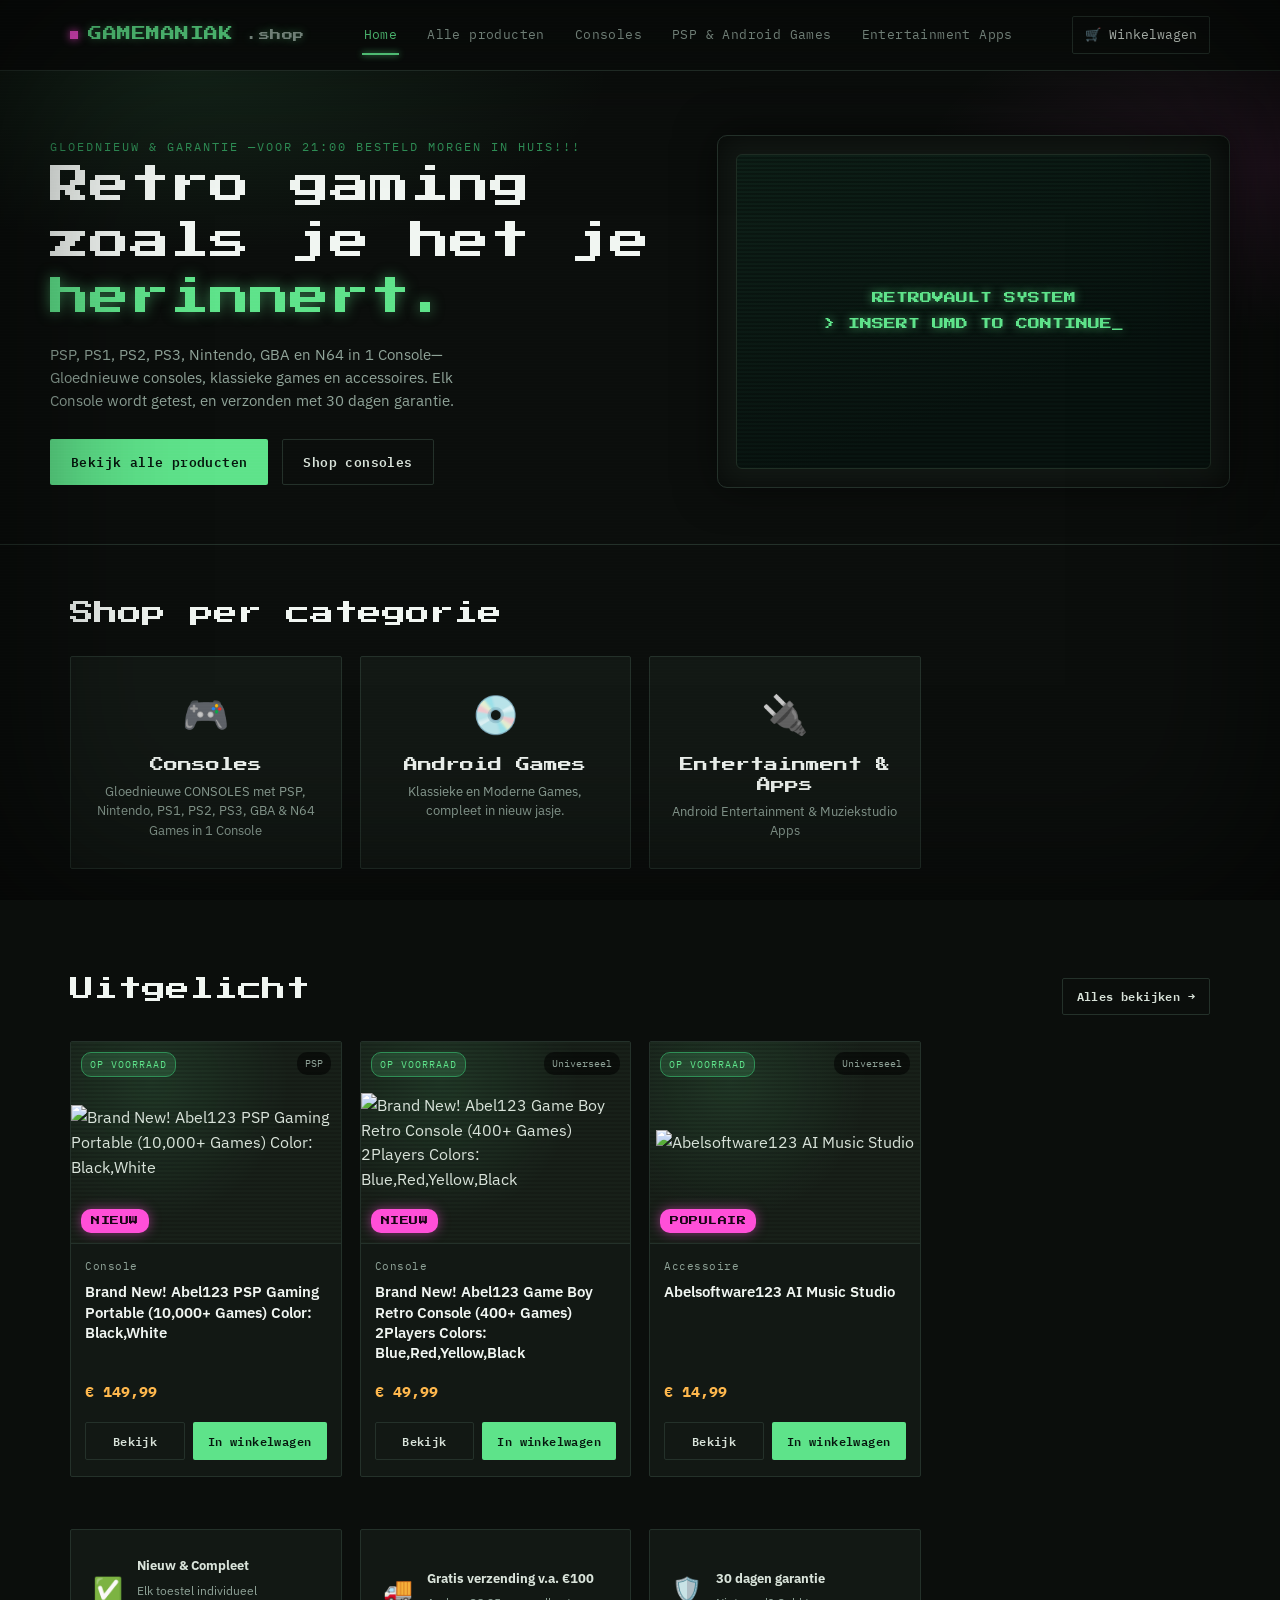
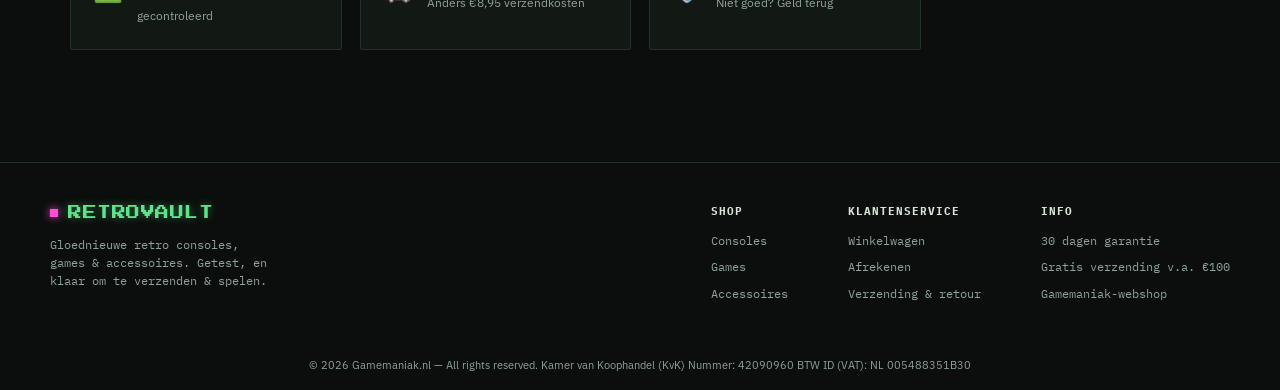
==== index.html @ eb3b745d "Update index.html" ====
<!DOCTYPE html>
<html lang="nl">
<head>
<meta charset="UTF-8">
<meta name="viewport" content="width=device-width, initial-scale=1.0">
<title>Gamemaniak — PSP & RETRO Consoles, PSP & Android GAMES &amp; Entertainment Apps</title>
<link rel="stylesheet" href="style.css">
</head>
<body data-active="home">

<header class="site-header" id="site-header"></header>

<section class="hero">
  <div class="hero-inner">
    <div>
      <div class="eyebrow">Gloednieuw &amp; Garantie &mdash;VOOR 21:00 BESTELD MORGEN IN HUIS!!!</div>
      <h1>Retro gaming zoals je het je <span class="accent">herinnert.</span></h1>
      <p>PSP, PS1, PS2, PS3, Nintendo, GBA en N64 in 1 Console— Gloednieuwe consoles, klassieke games en accessoires. Elk Console wordt getest, en verzonden met 30 dagen garantie.</p>
      <div class="hero-cta">
        <a href="producten.html" class="btn btn-primary">Bekijk alle producten</a>
        <a href="producten.html?cat=console" class="btn btn-outline">Shop consoles</a>
      </div>
    </div>
    <div class="crt-frame">
      <div class="crt-screen">
        <div class="glow-text">
          RETROVAULT SYSTEM<br>
          &gt; INSERT UMD TO CONTINUE<span class="blink">_</span>
        </div>
      </div>
    </div>
  </div>
</section>

<section class="section container">
  <div class="section-head">
    <h2>Shop per categorie</h2>
  </div>
  <div class="grid" style="grid-template-columns: repeat(auto-fill, minmax(260px,1fr));">
    <a href="producten.html?cat=console" class="card" style="padding:28px 20px; text-align:center;">
      <div style="font-size:38px; margin-bottom:12px;">🎮</div>
      <h3 style="margin-bottom:6px;">Consoles</h3>
      <p style="font-size:12.5px; margin:0;">Gloednieuwe CONSOLES met PSP, Nintendo, PS1, PS2, PS3, GBA &amp; N64 Games in 1 Console</p>
    </a>
    <a href="producten.html?cat=game" class="card" style="padding:28px 20px; text-align:center;">
      <div style="font-size:38px; margin-bottom:12px;">💿</div>
      <h3 style="margin-bottom:6px;">Android Games</h3>
      <p style="font-size:12.5px; margin:0;">Klassieke en Moderne Games, compleet in nieuw jasje.</p>
    </a>
    <a href="producten.html?cat=accessoire" class="card" style="padding:28px 20px; text-align:center;">
      <div style="font-size:38px; margin-bottom:12px;">🔌</div>
      <h3 style="margin-bottom:6px;">Entertainment & Apps</h3>
      <p style="font-size:12.5px; margin:0;">Android Entertainment & Muziekstudio Apps </p>
    </a>
  </div>
</section>

<section class="section container">
  <div class="section-head">
    <h2>Uitgelicht</h2>
    <a href="producten.html" class="btn btn-outline btn-sm">Alles bekijken →</a>
  </div>
  <div class="grid" id="featured-grid"></div>
</section>

<section class="section container" style="padding-top:0;">
  <div class="grid" style="grid-template-columns: repeat(auto-fill, minmax(240px,1fr));">
    <div class="card" style="padding:22px; flex-direction:row; align-items:center; gap:14px;">
      <span style="font-size:24px;">✅</span>
      <div><strong style="font-size:13px;">Nieuw &amp; Compleet</strong><br><span style="font-size:12px; color:var(--paper-dim);">Elk toestel individueel gecontroleerd</span></div>
    </div>
    <div class="card" style="padding:22px; flex-direction:row; align-items:center; gap:14px;">
      <span style="font-size:24px;">🚚</span>
      <div><strong style="font-size:13px;">Gratis verzending v.a. €100</strong><br><span style="font-size:12px; color:var(--paper-dim);">Anders €8,95 verzendkosten</span></div>
    </div>
    <div class="card" style="padding:22px; flex-direction:row; align-items:center; gap:14px;">
      <span style="font-size:24px;">🛡️</span>
      <div><strong style="font-size:13px;">30 dagen garantie</strong><br><span style="font-size:12px; color:var(--paper-dim);">Niet goed? Geld terug</span></div>
    </div>
  </div>
</section>

<footer class="site-footer" id="site-footer"></footer>

<script src="products.js"></script>
<script src="shop.js"></script>
<script src="layout.js"></script>
<script src="cards.js"></script>
<script>
  document.addEventListener("DOMContentLoaded", () => {
    const featured = PRODUCTS.filter(p => p.tag && p.stock > 0).slice(0, 4);
    document.getElementById("featured-grid").innerHTML = featured.map(renderProductCard).join("");
  });
</script>

<div class="footer-note" style="text-align:center; padding:16px; font-size:11px; color:var(--paper-dim);">
  &copy; 2026 Gamemaniak.nl — All rights reserved. Kamer van Koophandel (KvK) Nummer: 42090960 ​BTW ID (VAT): NL 005488351B30
</div>
</body>
</html>
---- style.css ----
/* =========================================================
   RETROVAULT — shared stylesheet
   Design tokens:
   --bg-void:      #0b0e0c   (near-black, slight green cast)
   --bg-panel:     #121814
   --bg-panel-2:   #182019
   --phosphor:     #5ee38a   (CRT phosphor green)
   --phosphor-dim: #2f8f56
   --magenta:      #ff4fd8   (handheld backlight magenta)
   --amber:        #ffb84d   (price / warning accent)
   --paper:        #d9e3da   (body text, slightly cool white)
   --paper-dim:    #8fa398
   Display font: "Press Start 2P" (pixel) — used with restraint (headings, labels, prices)
   Body font: "IBM Plex Sans" — readable, slightly technical
   Mono/util font: "IBM Plex Mono" — SKUs, meta, code-like data
   ========================================================= */

@import url('https://fonts.googleapis.com/css2?family=Press+Start+2P&family=IBM+Plex+Sans:wght@400;500;600;700&family=IBM+Plex+Mono:wght@400;500&display=swap');

:root{
  --bg-void: #0b0e0c;
  --bg-panel: #121814;
  --bg-panel-2: #182019;
  --phosphor: #5ee38a;
  --phosphor-dim: #2f8f56;
  --magenta: #ff4fd8;
  --amber: #ffb84d;
  --paper: #d9e3da;
  --paper-dim: #8fa398;
  --border: #24312a;
  --danger: #ff5f5f;
  --radius: 2px;
  --font-display: "Press Start 2P", monospace;
  --font-body: "IBM Plex Sans", system-ui, sans-serif;
  --font-mono: "IBM Plex Mono", monospace;
}

*{ box-sizing: border-box; }
html{ scroll-behavior: smooth; }

body{
  margin: 0;
  background: var(--bg-void);
  color: var(--paper);
  font-family: var(--font-body);
  line-height: 1.55;
  min-height: 100vh;
  position: relative;
}

/* subtle scanline + vignette overlay across the whole app */
body::before{
  content: "";
  position: fixed;
  inset: 0;
  pointer-events: none;
  z-index: 999;
  background: repeating-linear-gradient(
    to bottom,
    rgba(255,255,255,0.018) 0px,
    rgba(255,255,255,0.018) 1px,
    transparent 1px,
    transparent 3px
  );
  mix-blend-mode: overlay;
}
body::after{
  content:"";
  position: fixed;
  inset: 0;
  pointer-events: none;
  z-index: 998;
  box-shadow: inset 0 0 180px rgba(0,0,0,0.65);
}

a{ color: inherit; text-decoration: none; }
img{ max-width: 100%; display:block; }
button{ font-family: inherit; cursor: pointer; }
input, select, textarea{ font-family: var(--font-body); }

::selection{ background: var(--phosphor-dim); color: #06110a; }

:focus-visible{
  outline: 2px solid var(--phosphor);
  outline-offset: 2px;
}

.container{
  max-width: 1180px;
  margin: 0 auto;
  padding: 0 20px;
}

/* ---------- Header / Nav ---------- */
.site-header{
  position: sticky;
  top: 0;
  z-index: 100;
  background: rgba(11,14,12,0.92);
  backdrop-filter: blur(6px);
  border-bottom: 1px solid var(--border);
}
.header-inner{
  display:flex;
  align-items:center;
  justify-content: space-between;
  gap: 20px;
  padding: 16px 20px;
  max-width: 1180px;
  margin: 0 auto;
}
.logo{
  display:flex;
  align-items:center;
  gap: 10px;
  font-family: var(--font-display);
  font-size: 14px;
  letter-spacing: 0.5px;
  color: var(--phosphor);
  text-shadow: 0 0 8px rgba(94,227,138,0.45);
  white-space: nowrap;
}
.logo .dot{
  width: 8px; height: 8px;
  background: var(--magenta);
  box-shadow: 0 0 8px var(--magenta);
  display:inline-block;
  flex-shrink: 0;
}
.main-nav{
  display:flex;
  gap: 26px;
  font-family: var(--font-mono);
  font-size: 13px;
  letter-spacing: 0.4px;
}
.main-nav a{
  color: var(--paper-dim);
  position: relative;
  padding: 4px 2px;
  transition: color .15s ease;
}
.main-nav a:hover, .main-nav a.active{
  color: var(--phosphor);
}
.main-nav a.active::after{
  content:"";
  position:absolute;
  left:0; right:0; bottom:-6px;
  height:2px;
  background: var(--phosphor);
  box-shadow: 0 0 6px var(--phosphor);
}
.header-actions{
  display:flex;
  align-items:center;
  gap: 16px;
}
.cart-link{
  display:flex;
  align-items:center;
  gap:8px;
  font-family: var(--font-mono);
  font-size: 13px;
  border: 1px solid var(--border);
  padding: 8px 12px;
  border-radius: var(--radius);
  color: var(--paper);
  transition: border-color .15s ease, color .15s ease;
}
.cart-link:hover{ border-color: var(--phosphor); color: var(--phosphor); }
.cart-count{
  background: var(--magenta);
  color: #1a0416;
  font-weight: 700;
  font-size: 11px;
  padding: 1px 6px;
  border-radius: 10px;
  min-width: 18px;
  text-align:center;
}
.nav-toggle{
  display:none;
  background:none;
  border:1px solid var(--border);
  color: var(--paper);
  padding: 8px 10px;
  border-radius: var(--radius);
}

/* ---------- Typography helpers ---------- */
.pixel{ font-family: var(--font-display); }
.mono{ font-family: var(--font-mono); }
.eyebrow{
  font-family: var(--font-mono);
  font-size: 12px;
  letter-spacing: 2px;
  text-transform: uppercase;
  color: var(--phosphor-dim);
}
h1, h2, h3{
  font-family: var(--font-display);
  font-weight: 400;
  line-height: 1.4;
  margin: 0 0 14px;
  color: #f1f6f2;
}
h1{ font-size: clamp(22px, 4vw, 34px); }
h2{ font-size: clamp(18px, 2.6vw, 24px); }
h3{ font-size: 14px; }
p{ color: var(--paper-dim); margin: 0 0 14px; }

/* ---------- Buttons ---------- */
.btn{
  display:inline-flex;
  align-items:center;
  justify-content:center;
  gap: 8px;
  font-family: var(--font-mono);
  font-weight: 600;
  font-size: 13px;
  letter-spacing: 0.4px;
  padding: 12px 20px;
  border-radius: var(--radius);
  border: 1px solid transparent;
  transition: transform .1s ease, box-shadow .15s ease, background .15s ease, border-color .15s ease;
  white-space: nowrap;
}
.btn:active{ transform: translateY(1px); }
.btn-primary{
  background: var(--phosphor);
  color: #06170e;
  box-shadow: 0 0 0 rgba(94,227,138,0);
}
.btn-primary:hover{
  box-shadow: 0 0 18px rgba(94,227,138,0.45);
}
.btn-primary:disabled{
  background: var(--phosphor-dim);
  opacity: 0.5;
  cursor: not-allowed;
  box-shadow: none;
}
.btn-outline{
  background: transparent;
  color: var(--paper);
  border-color: var(--border);
}
.btn-outline:hover{ border-color: var(--phosphor); color: var(--phosphor); }
.btn-magenta{
  background: var(--magenta);
  color: #1a0416;
}
.btn-magenta:hover{ box-shadow: 0 0 18px rgba(255,79,216,0.4); }
.btn-block{ width: 100%; }
.btn-sm{ padding: 8px 14px; font-size: 12px; }

/* ---------- Hero ---------- */
.hero{
  position: relative;
  padding: 64px 20px 56px;
  border-bottom: 1px solid var(--border);
  overflow: hidden;
  background:
    radial-gradient(ellipse 700px 300px at 15% 0%, rgba(94,227,138,0.10), transparent 60%),
    radial-gradient(ellipse 600px 280px at 100% 20%, rgba(255,79,216,0.10), transparent 60%);
}
.hero-inner{
  max-width: 1180px;
  margin: 0 auto;
  display:grid;
  grid-template-columns: 1.1fr 0.9fr;
  gap: 40px;
  align-items:center;
}
.hero h1{
  font-size: clamp(24px, 4.2vw, 40px);
  margin-bottom: 18px;
}
.hero h1 .accent{ color: var(--phosphor); text-shadow: 0 0 14px rgba(94,227,138,0.5); }
.hero p{ font-size: 15px; max-width: 46ch; }
.hero-cta{ display:flex; gap: 14px; margin-top: 26px; flex-wrap: wrap; }

.crt-frame{
  position: relative;
  aspect-ratio: 16/11;
  background: var(--bg-panel);
  border: 1px solid var(--border);
  border-radius: 10px;
  padding: 18px;
  display:flex;
  align-items:center;
  justify-content:center;
  box-shadow: 0 0 40px rgba(0,0,0,0.5), inset 0 0 30px rgba(0,0,0,0.6);
}
.crt-screen{
  width: 100%;
  height: 100%;
  border-radius: 6px;
  background: linear-gradient(160deg, #0e2018, #081410 70%);
  display:flex;
  align-items:center;
  justify-content:center;
  position: relative;
  overflow:hidden;
  border: 1px solid #1f2e24;
}
.crt-screen .glow-text{
  font-family: var(--font-display);
  font-size: 12px;
  color: var(--phosphor);
  text-align:center;
  text-shadow: 0 0 10px rgba(94,227,138,0.7);
  line-height: 2.2;
  z-index: 2;
  padding: 20px;
}
.crt-screen::after{
  content:"";
  position:absolute; inset:0;
  background: repeating-linear-gradient(to bottom, transparent 0 2px, rgba(0,0,0,0.25) 2px 4px);
}
.blink{ animation: blink 1.1s steps(1) infinite; }
@keyframes blink{ 50%{ opacity: 0; } }

/* ---------- Section shell ---------- */
.section{
  padding: 52px 20px;
}
.section-head{
  display:flex;
  align-items: baseline;
  justify-content: space-between;
  gap: 20px;
  margin-bottom: 26px;
  flex-wrap: wrap;
}
.section-head h2{ margin:0; }

/* ---------- Product grid & cards ---------- */
.grid{
  display:grid;
  grid-template-columns: repeat(auto-fill, minmax(230px, 1fr));
  gap: 18px;
}
.card{
  background: var(--bg-panel);
  border: 1px solid var(--border);
  border-radius: var(--radius);
  overflow: hidden;
  display:flex;
  flex-direction: column;
  transition: border-color .15s ease, transform .15s ease;
  position: relative;
}
.card:hover{ border-color: var(--phosphor-dim); transform: translateY(-2px); }
.card-media{
  aspect-ratio: 4/3;
  position: relative;
  display:flex;
  align-items:center;
  justify-content:center;
  background:
    radial-gradient(circle at 30% 20%, rgba(94,227,138,0.12), transparent 55%),
    var(--bg-panel-2);
  border-bottom: 1px solid var(--border);
  overflow:hidden;
}
.card-media::after{
  content:"";
  position:absolute; inset:0;
  background: repeating-linear-gradient(to bottom, transparent 0 2px, rgba(0,0,0,0.14) 2px 4px);
  pointer-events:none;
}
.card-media .glyph{
  font-size: 40px;
  filter: drop-shadow(0 0 10px rgba(94,227,138,0.35));
}
.card-media .card-image{
  max-width: 100%;
  max-height: 100%;
  width: auto;
  height: auto;
  object-fit: contain;
  position: relative;
  z-index: 1;
  image-rendering: -webkit-optimize-contrast;
}
.badge{
  position:absolute;
  top: 10px; left: 10px;
  font-family: var(--font-mono);
  font-size: 10px;
  letter-spacing: 1px;
  text-transform: uppercase;
  padding: 4px 8px;
  border-radius: 10px;
  z-index: 2;
}
.badge-stock{ background: rgba(94,227,138,0.15); color: var(--phosphor); border:1px solid var(--phosphor-dim); }
.badge-low{ background: rgba(255,184,77,0.15); color: var(--amber); border:1px solid #7a5a26; }
.badge-out{ background: rgba(255,95,95,0.15); color: var(--danger); border:1px solid #6b2b2b; }
.badge-cat{
  position:absolute;
  top: 10px; right: 10px;
  background: rgba(0,0,0,0.55);
  color: var(--paper-dim);
  font-family: var(--font-mono);
  font-size: 10px;
  padding: 4px 8px;
  border-radius: 10px;
  z-index: 2;
}
.badge-tag{
  position:absolute;
  bottom: 10px; left: 10px;
  background: var(--magenta);
  color: #1a0416;
  font-family: var(--font-display);
  font-size: 9px;
  letter-spacing: 0.5px;
  text-transform: uppercase;
  padding: 5px 10px;
  border-radius: 10px;
  box-shadow: 0 0 12px rgba(255,79,216,0.5);
  z-index: 2;
}
.card-body{
  padding: 14px 14px 16px;
  display:flex;
  flex-direction: column;
  gap: 8px;
  flex: 1;
}
.card-eyebrow{
  font-family: var(--font-mono);
  font-size: 10.5px;
  color: var(--paper-dim);
  letter-spacing: 0.5px;
}
.card-title{
  font-family: var(--font-body);
  font-weight: 600;
  font-size: 14.5px;
  color: #f1f6f2;
  margin: 0;
}
.card-title a{ color: inherit; }
.card-title a:hover{ color: var(--phosphor); }
.card-price-row{
  margin-top: auto;
  display:flex;
  align-items:center;
  justify-content: space-between;
  padding-top: 8px;
}
.price{
  font-family: var(--font-mono);
  font-weight: 700;
  font-size: 15px;
  color: var(--amber);
}
.price-old{
  font-family: var(--font-mono);
  font-size: 11px;
  color: var(--paper-dim);
  text-decoration: line-through;
  margin-right: 6px;
}
.card-actions{ display:flex; gap:8px; margin-top: 10px; }

/* ---------- Filters ---------- */
.filter-bar{
  display:flex;
  flex-wrap: wrap;
  gap: 10px;
  margin-bottom: 24px;
}
.chip{
  font-family: var(--font-mono);
  font-size: 12px;
  padding: 8px 14px;
  border: 1px solid var(--border);
  border-radius: 20px;
  color: var(--paper-dim);
  background: transparent;
  transition: all .15s ease;
}
.chip:hover{ border-color: var(--phosphor-dim); color: var(--paper); }
.chip.active{
  background: var(--phosphor);
  color: #06170e;
  border-color: var(--phosphor);
  font-weight: 600;
}
.toolbar{
  display:flex;
  align-items:center;
  justify-content: space-between;
  gap: 16px;
  margin-bottom: 18px;
  flex-wrap: wrap;
}
.search-input{
  background: var(--bg-panel);
  border: 1px solid var(--border);
  color: var(--paper);
  padding: 10px 14px;
  border-radius: var(--radius);
  font-size: 13px;
  min-width: 220px;
}
.search-input:focus{ border-color: var(--phosphor); }
.select{
  background: var(--bg-panel);
  border: 1px solid var(--border);
  color: var(--paper);
  padding: 10px 12px;
  border-radius: var(--radius);
  font-size: 13px;
  font-family: var(--font-mono);
}

/* ---------- Product detail ---------- */
.breadcrumb{
  font-family: var(--font-mono);
  font-size: 12px;
  color: var(--paper-dim);
  margin-bottom: 22px;
}
.breadcrumb a:hover{ color: var(--phosphor); }
.product-detail{
  display:grid;
  grid-template-columns: 1fr 1fr;
  gap: 44px;
  align-items:start;
}
.product-media{
  aspect-ratio: 1/1;
  background:
    radial-gradient(circle at 30% 20%, rgba(94,227,138,0.14), transparent 55%),
    var(--bg-panel);
  border: 1px solid var(--border);
  border-radius: 6px;
  display:flex;
  align-items:center;
  justify-content:center;
  position: relative;
  overflow: hidden;
}
.product-media::after{
  content:"";
  position:absolute; inset:0;
  background: repeating-linear-gradient(to bottom, transparent 0 2px, rgba(0,0,0,0.14) 2px 4px);
}
.product-media .glyph{ font-size: 110px; z-index:2; filter: drop-shadow(0 0 20px rgba(94,227,138,0.35)); }
.product-info .price{ font-size: 26px; }
.stock-line{
  font-family: var(--font-mono);
  font-size: 12.5px;
  margin: 10px 0 20px;
}
.stock-in{ color: var(--phosphor); }
.stock-low{ color: var(--amber); }
.stock-out{ color: var(--danger); }
.qty-row{
  display:flex;
  align-items:center;
  gap: 14px;
  margin: 18px 0;
}
.qty-control{
  display:flex;
  align-items:center;
  border: 1px solid var(--border);
  border-radius: var(--radius);
}
.qty-control button{
  background: transparent;
  border: none;
  color: var(--paper);
  width: 34px;
  height: 38px;
  font-size: 16px;
}
.qty-control button:hover{ color: var(--phosphor); }
.qty-control input{
  width: 44px;
  text-align:center;
  background: transparent;
  border: none;
  border-left: 1px solid var(--border);
  border-right: 1px solid var(--border);
  color: var(--paper);
  height: 38px;
  font-family: var(--font-mono);
}
.spec-table{
  width: 100%;
  border-collapse: collapse;
  margin-top: 26px;
  font-size: 13.5px;
}
.spec-table tr{ border-bottom: 1px solid var(--border); }
.spec-table td{ padding: 10px 0; }
.spec-table td:first-child{
  color: var(--paper-dim);
  font-family: var(--font-mono);
  font-size: 12px;
  width: 40%;
}
.detail-tag{
  display:inline-block;
  font-family: var(--font-mono);
  font-size: 11px;
  color: var(--phosphor);
  border: 1px solid var(--phosphor-dim);
  padding: 3px 9px;
  border-radius: 10px;
  margin-bottom: 14px;
}

/* ---------- Cart page ---------- */
.cart-layout{
  display:grid;
  grid-template-columns: 1fr 340px;
  gap: 32px;
  align-items:start;
}
.cart-table{ width:100%; border-collapse: collapse; }
.cart-table th{
  text-align:left;
  font-family: var(--font-mono);
  font-size: 11px;
  letter-spacing: 1px;
  text-transform: uppercase;
  color: var(--paper-dim);
  padding: 0 0 14px;
  border-bottom: 1px solid var(--border);
}
.cart-row td{
  padding: 18px 0;
  border-bottom: 1px solid var(--border);
  vertical-align: middle;
}
.cart-item{
  display:flex;
  align-items:center;
  gap: 14px;
}
.cart-thumb{
  width: 60px; height: 60px;
  background: var(--bg-panel-2);
  border: 1px solid var(--border);
  border-radius: 4px;
  display:flex; align-items:center; justify-content:center;
  font-size: 24px;
  flex-shrink: 0;
}
.cart-item-name{ font-weight: 600; font-size: 13.5px; color:#f1f6f2; }
.cart-item-meta{ font-family: var(--font-mono); font-size: 11px; color: var(--paper-dim); margin-top: 3px; }
.remove-link{
  font-family: var(--font-mono);
  font-size: 11px;
  color: var(--danger);
  background: none;
  border: none;
  padding: 0;
  margin-top: 6px;
}
.remove-link:hover{ text-decoration: underline; }
.qty-control.sm button{ width: 28px; height: 30px; font-size: 14px; }
.qty-control.sm input{ width: 36px; height: 30px; font-size: 12px; }

.summary-panel{
  background: var(--bg-panel);
  border: 1px solid var(--border);
  border-radius: 6px;
  padding: 22px;
  position: sticky;
  top: 90px;
}
.summary-row{
  display:flex;
  justify-content: space-between;
  font-size: 13.5px;
  padding: 9px 0;
  color: var(--paper-dim);
}
.summary-row.total{
  color: #f1f6f2;
  font-weight: 700;
  font-size: 16px;
  border-top: 1px solid var(--border);
  margin-top: 6px;
  padding-top: 16px;
}
.summary-row .price{ font-size: inherit; color: var(--amber); }
.promo-row{
  display:flex;
  gap: 8px;
  margin: 16px 0;
}
.promo-row input{
  flex:1;
  background: var(--bg-panel-2);
  border: 1px solid var(--border);
  color: var(--paper);
  padding: 9px 10px;
  border-radius: var(--radius);
  font-family: var(--font-mono);
  font-size: 12px;
}
.promo-msg{ font-family: var(--font-mono); font-size: 11.5px; margin-top: 6px; min-height: 14px; }
.promo-ok{ color: var(--phosphor); }
.promo-bad{ color: var(--danger); }

.empty-state{
  text-align:center;
  padding: 70px 20px;
  border: 1px dashed var(--border);
  border-radius: 6px;
}
.empty-state .glyph{ font-size: 46px; margin-bottom: 18px; opacity:0.6; }

/* ---------- Checkout ---------- */
.checkout-layout{
  display:grid;
  grid-template-columns: 1fr 360px;
  gap: 40px;
  align-items:start;
}
.steps{
  display:flex;
  gap: 10px;
  margin-bottom: 30px;
  font-family: var(--font-mono);
  font-size: 11px;
  color: var(--paper-dim);
  flex-wrap: wrap;
}
.steps .step{
  display:flex; align-items:center; gap:8px;
  padding: 6px 12px 6px 6px;
  border: 1px solid var(--border);
  border-radius: 20px;
}
.steps .step .n{
  width: 18px; height:18px;
  border-radius:50%;
  background: var(--bg-panel-2);
  display:flex; align-items:center; justify-content:center;
  font-size: 10px;
}
.steps .step.done{ color: var(--phosphor); border-color: var(--phosphor-dim); }
.steps .step.done .n{ background: var(--phosphor); color:#06170e; }
.steps .step.current{ color: #f1f6f2; border-color: var(--paper-dim); }

.form-section{
  background: var(--bg-panel);
  border: 1px solid var(--border);
  border-radius: 6px;
  padding: 24px;
  margin-bottom: 20px;
}
.form-section h3{ margin-bottom: 4px; }
.form-section .hint{ font-size: 12px; color: var(--paper-dim); margin-bottom: 18px; }
.form-row{
  display:grid;
  grid-template-columns: 1fr 1fr;
  gap: 14px;
  margin-bottom: 14px;
}
.form-row.single{ grid-template-columns: 1fr; }
.field label{
  display:block;
  font-family: var(--font-mono);
  font-size: 11px;
  letter-spacing: 0.5px;
  text-transform: uppercase;
  color: var(--paper-dim);
  margin-bottom: 6px;
}
.field input, .field select{
  width: 100%;
  background: var(--bg-panel-2);
  border: 1px solid var(--border);
  color: var(--paper);
  padding: 11px 12px;
  border-radius: var(--radius);
  font-size: 13.5px;
}
.field input:focus, .field select:focus{ border-color: var(--phosphor); }
.field.error input, .field.error select{ border-color: var(--danger); }
.field-error{ font-size: 11px; color: var(--danger); margin-top: 5px; font-family: var(--font-mono); display:none; }
.field.error .field-error{ display:block; }

.pay-methods{ display:flex; gap: 10px; flex-wrap: wrap; margin-bottom: 18px; }
.pay-method{
  flex: 1;
  min-width: 140px;
  border: 1px solid var(--border);
  border-radius: var(--radius);
  padding: 14px;
  cursor: pointer;
  text-align:center;
  font-family: var(--font-mono);
  font-size: 12px;
  transition: all .15s ease;
}
.pay-method:hover{ border-color: var(--phosphor-dim); }
.pay-method.selected{
  border-color: var(--phosphor);
  background: rgba(94,227,138,0.06);
  color: var(--phosphor);
}
.pay-method .pm-icon{ font-size: 20px; display:block; margin-bottom: 6px; }

.order-summary-mini{
  background: var(--bg-panel);
  border: 1px solid var(--border);
  border-radius: 6px;
  padding: 22px;
  position: sticky;
  top: 90px;
}
.mini-item{
  display:flex;
  justify-content: space-between;
  gap: 10px;
  font-size: 12.5px;
  padding: 8px 0;
  border-bottom: 1px solid var(--border);
}
.mini-item .name{ color: var(--paper); }
.mini-item .qty{ color: var(--paper-dim); font-family: var(--font-mono); font-size: 11px; }

.demo-note{
  display:flex;
  gap: 10px;
  align-items:flex-start;
  background: rgba(255,184,77,0.08);
  border: 1px solid #7a5a26;
  border-radius: 6px;
  padding: 12px 14px;
  font-size: 12px;
  color: var(--amber);
  margin-bottom: 24px;
}

/* ---------- Confirmation ---------- */
.confirm-wrap{
  text-align:center;
  max-width: 560px;
  margin: 0 auto;
  padding: 30px 0 10px;
}
.confirm-icon{
  width: 74px; height: 74px;
  border-radius: 50%;
  border: 2px solid var(--phosphor);
  display:flex; align-items:center; justify-content:center;
  font-size: 30px;
  margin: 0 auto 22px;
  box-shadow: 0 0 24px rgba(94,227,138,0.35);
  color: var(--phosphor);
}
.order-num{
  font-family: var(--font-mono);
  font-size: 13px;
  color: var(--phosphor);
  background: var(--bg-panel);
  border: 1px solid var(--border);
  display:inline-block;
  padding: 8px 16px;
  border-radius: 20px;
  margin: 10px 0 26px;
}
.confirm-details{
  text-align:left;
  background: var(--bg-panel);
  border: 1px solid var(--border);
  border-radius: 6px;
  padding: 22px;
  margin-top: 26px;
}

/* ---------- Footer ---------- */
.site-footer{
  border-top: 1px solid var(--border);
  padding: 40px 20px 30px;
  margin-top: 60px;
}
.footer-inner{
  max-width: 1180px;
  margin: 0 auto;
  display:flex;
  justify-content: space-between;
  gap: 20px;
  flex-wrap: wrap;
  font-family: var(--font-mono);
  font-size: 12px;
  color: var(--paper-dim);
}
.footer-cols{ display:flex; gap: 60px; flex-wrap: wrap; }
.footer-col h4{
  font-family: var(--font-mono);
  font-size: 11px;
  letter-spacing: 1px;
  text-transform: uppercase;
  color: var(--paper);
  margin: 0 0 12px;
}
.footer-col a{ display:block; color: var(--paper-dim); margin-bottom: 8px; }
.footer-col a:hover{ color: var(--phosphor); }

/* ---------- Toast ---------- */
.toast{
  position: fixed;
  bottom: 24px;
  right: 24px;
  background: var(--bg-panel);
  border: 1px solid var(--phosphor-dim);
  color: var(--phosphor);
  font-family: var(--font-mono);
  font-size: 12.5px;
  padding: 14px 18px;
  border-radius: 6px;
  box-shadow: 0 4px 24px rgba(0,0,0,0.5);
  z-index: 1000;
  transform: translateY(20px);
  opacity: 0;
  transition: all .25s ease;
  pointer-events:none;
}
.toast.show{ transform: translateY(0); opacity: 1; }

/* ---------- Responsive ---------- */
@media (max-width: 900px){
  .hero-inner{ grid-template-columns: 1fr; }
  .product-detail{ grid-template-columns: 1fr; }
  .cart-layout, .checkout-layout{ grid-template-columns: 1fr; }
  .form-row{ grid-template-columns: 1fr; }
  .summary-panel, .order-summary-mini{ position: static; }
}
@media (max-width: 720px){
  .main-nav{
    position: absolute;
    top: 100%; left:0; right:0;
    background: var(--bg-void);
    border-bottom: 1px solid var(--border);
    flex-direction: column;
    padding: 16px 20px;
    gap: 16px;
    display: none;
  }
  .main-nav.open{ display:flex; }
  .nav-toggle{ display:inline-flex; }
}

@media (prefers-reduced-motion: reduce){
  *{ animation-duration: 0.001ms !important; animation-iteration-count: 1 !important; transition-duration: 0.001ms !important; scroll-behavior: auto !important; }
}
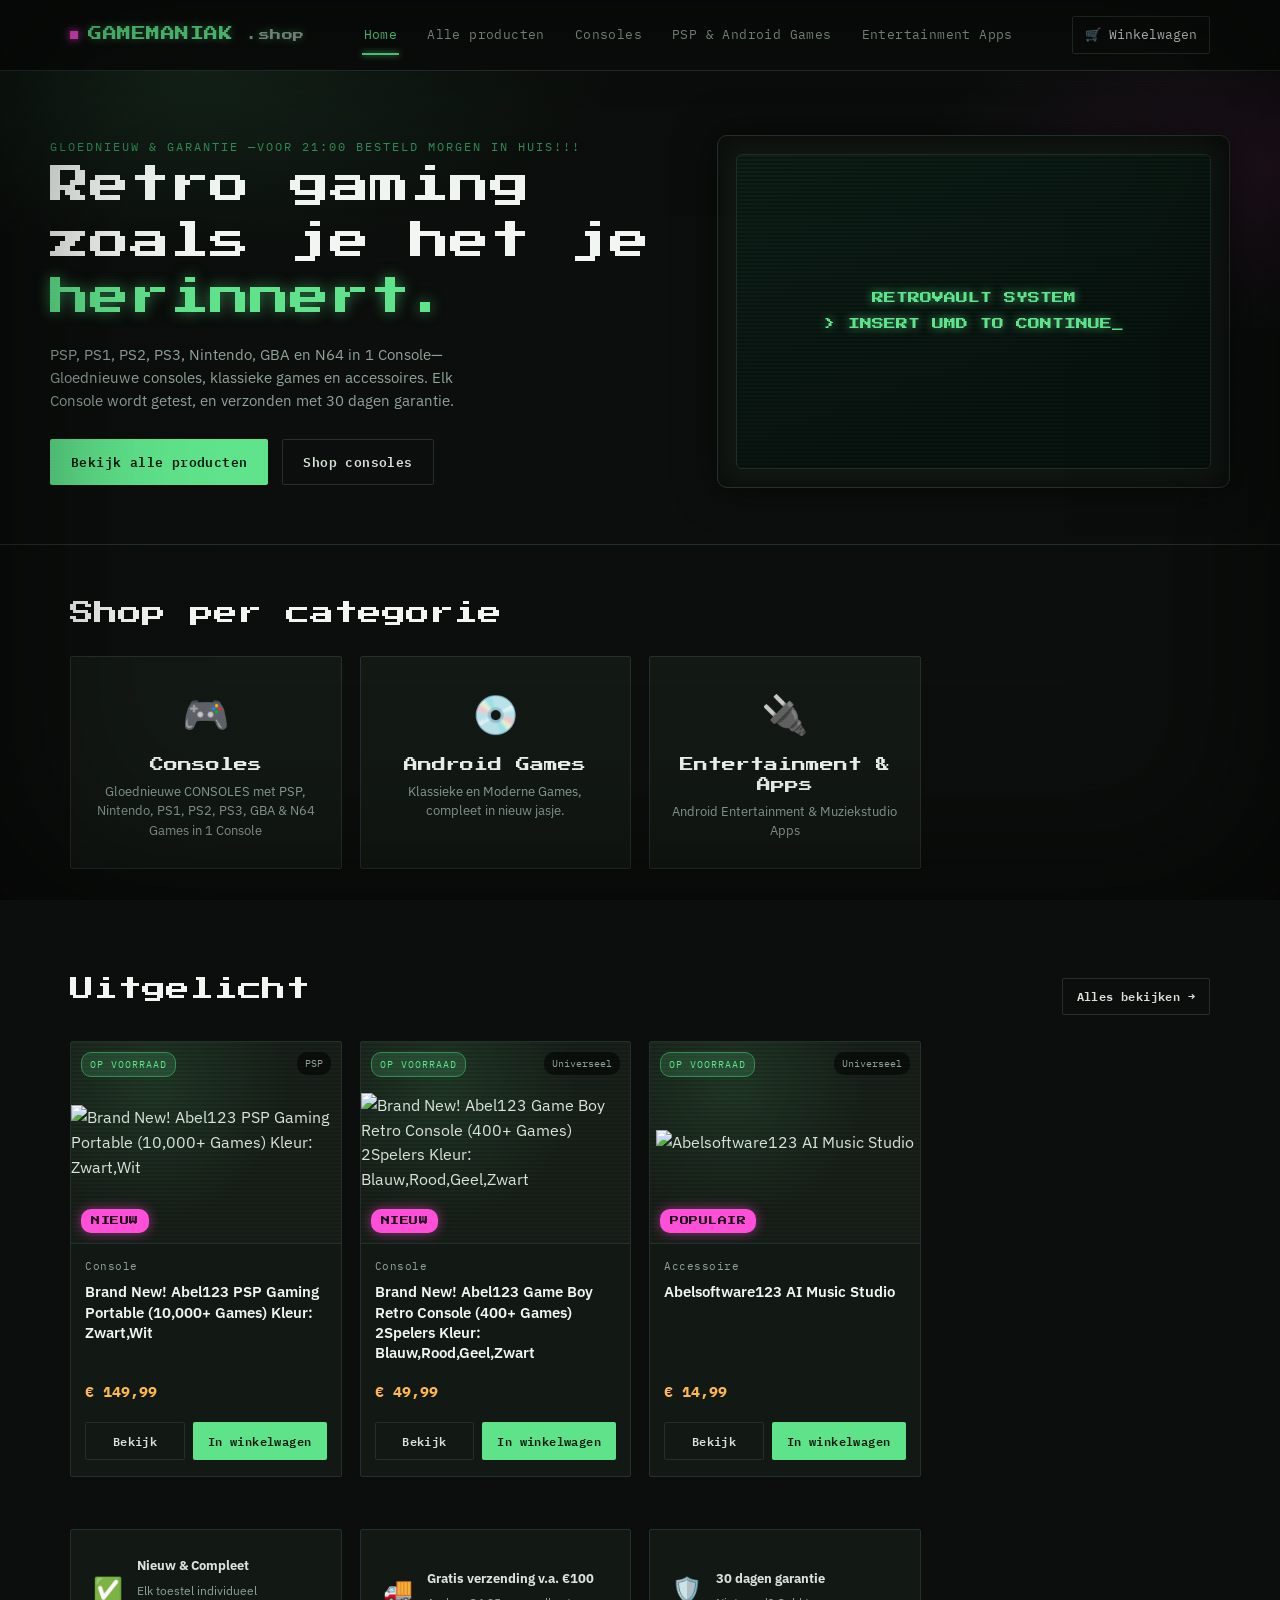
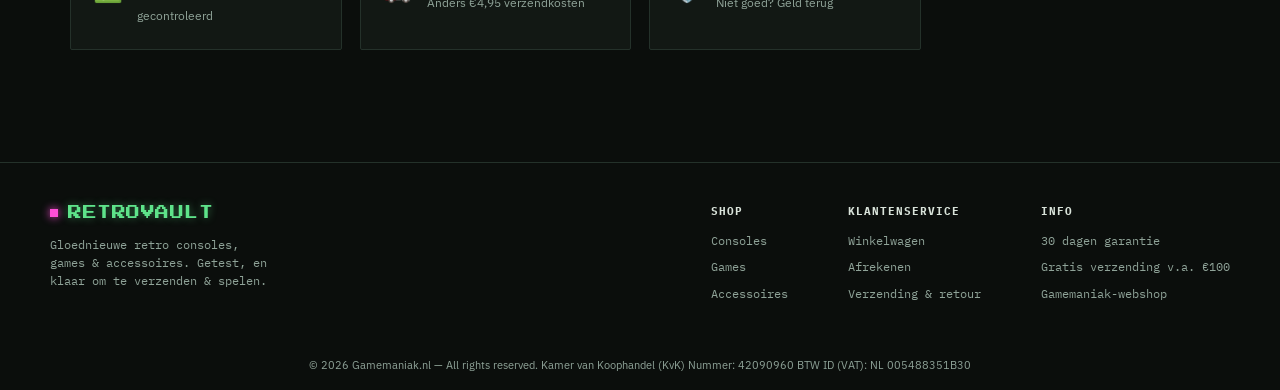
==== commit 481e4946: "Update index.html" ====
--- a/index.html
+++ b/index.html
@@ -71,7 +71,7 @@
     </div>
     <div class="card" style="padding:22px; flex-direction:row; align-items:center; gap:14px;">
       <span style="font-size:24px;">🚚</span>
-      <div><strong style="font-size:13px;">Gratis verzending v.a. €100</strong><br><span style="font-size:12px; color:var(--paper-dim);">Anders €8,95 verzendkosten</span></div>
+      <div><strong style="font-size:13px;">Gratis verzending v.a. €100</strong><br><span style="font-size:12px; color:var(--paper-dim);">Anders €4,95 verzendkosten</span></div>
     </div>
     <div class="card" style="padding:22px; flex-direction:row; align-items:center; gap:14px;">
       <span style="font-size:24px;">🛡️</span>
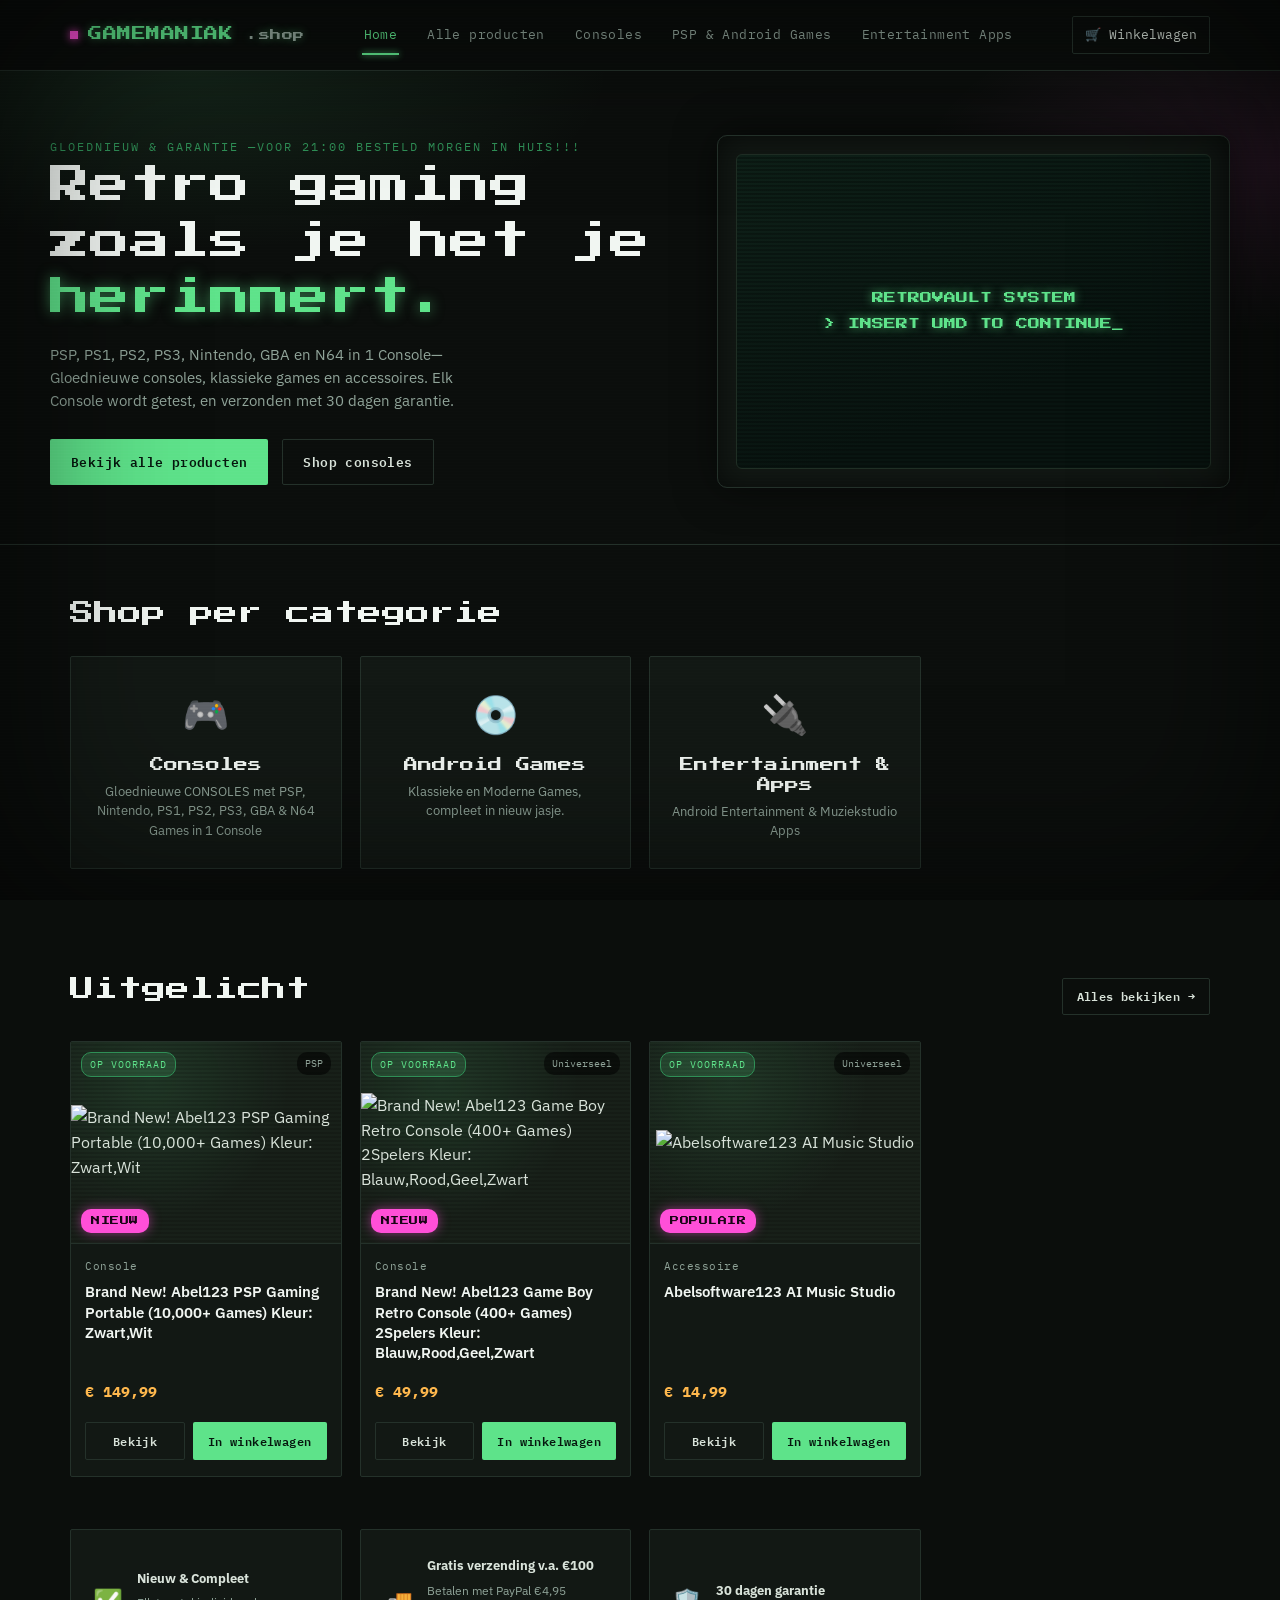
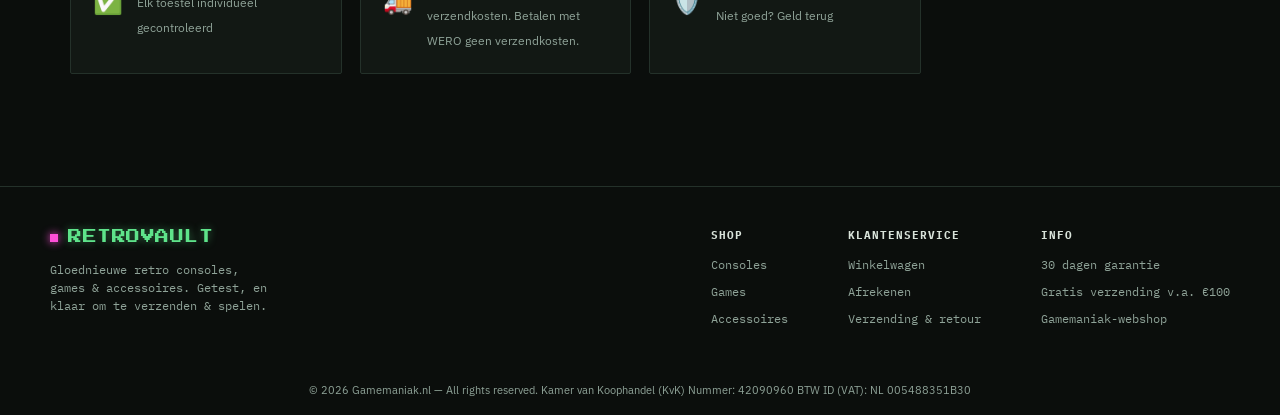
==== commit d2488df8: "Update index.html" ====
--- a/index.html
+++ b/index.html
@@ -71,7 +71,7 @@
     </div>
     <div class="card" style="padding:22px; flex-direction:row; align-items:center; gap:14px;">
       <span style="font-size:24px;">🚚</span>
-      <div><strong style="font-size:13px;">Gratis verzending v.a. €100</strong><br><span style="font-size:12px; color:var(--paper-dim);">Anders €4,95 verzendkosten</span></div>
+      <div><strong style="font-size:13px;">Gratis verzending v.a. €100</strong><br><span style="font-size:12px; color:var(--paper-dim);">Betalen met PayPal €4,95 verzendkosten. Betalen met  WERO geen verzendkosten.</span></div>
     </div>
     <div class="card" style="padding:22px; flex-direction:row; align-items:center; gap:14px;">
       <span style="font-size:24px;">🛡️</span>
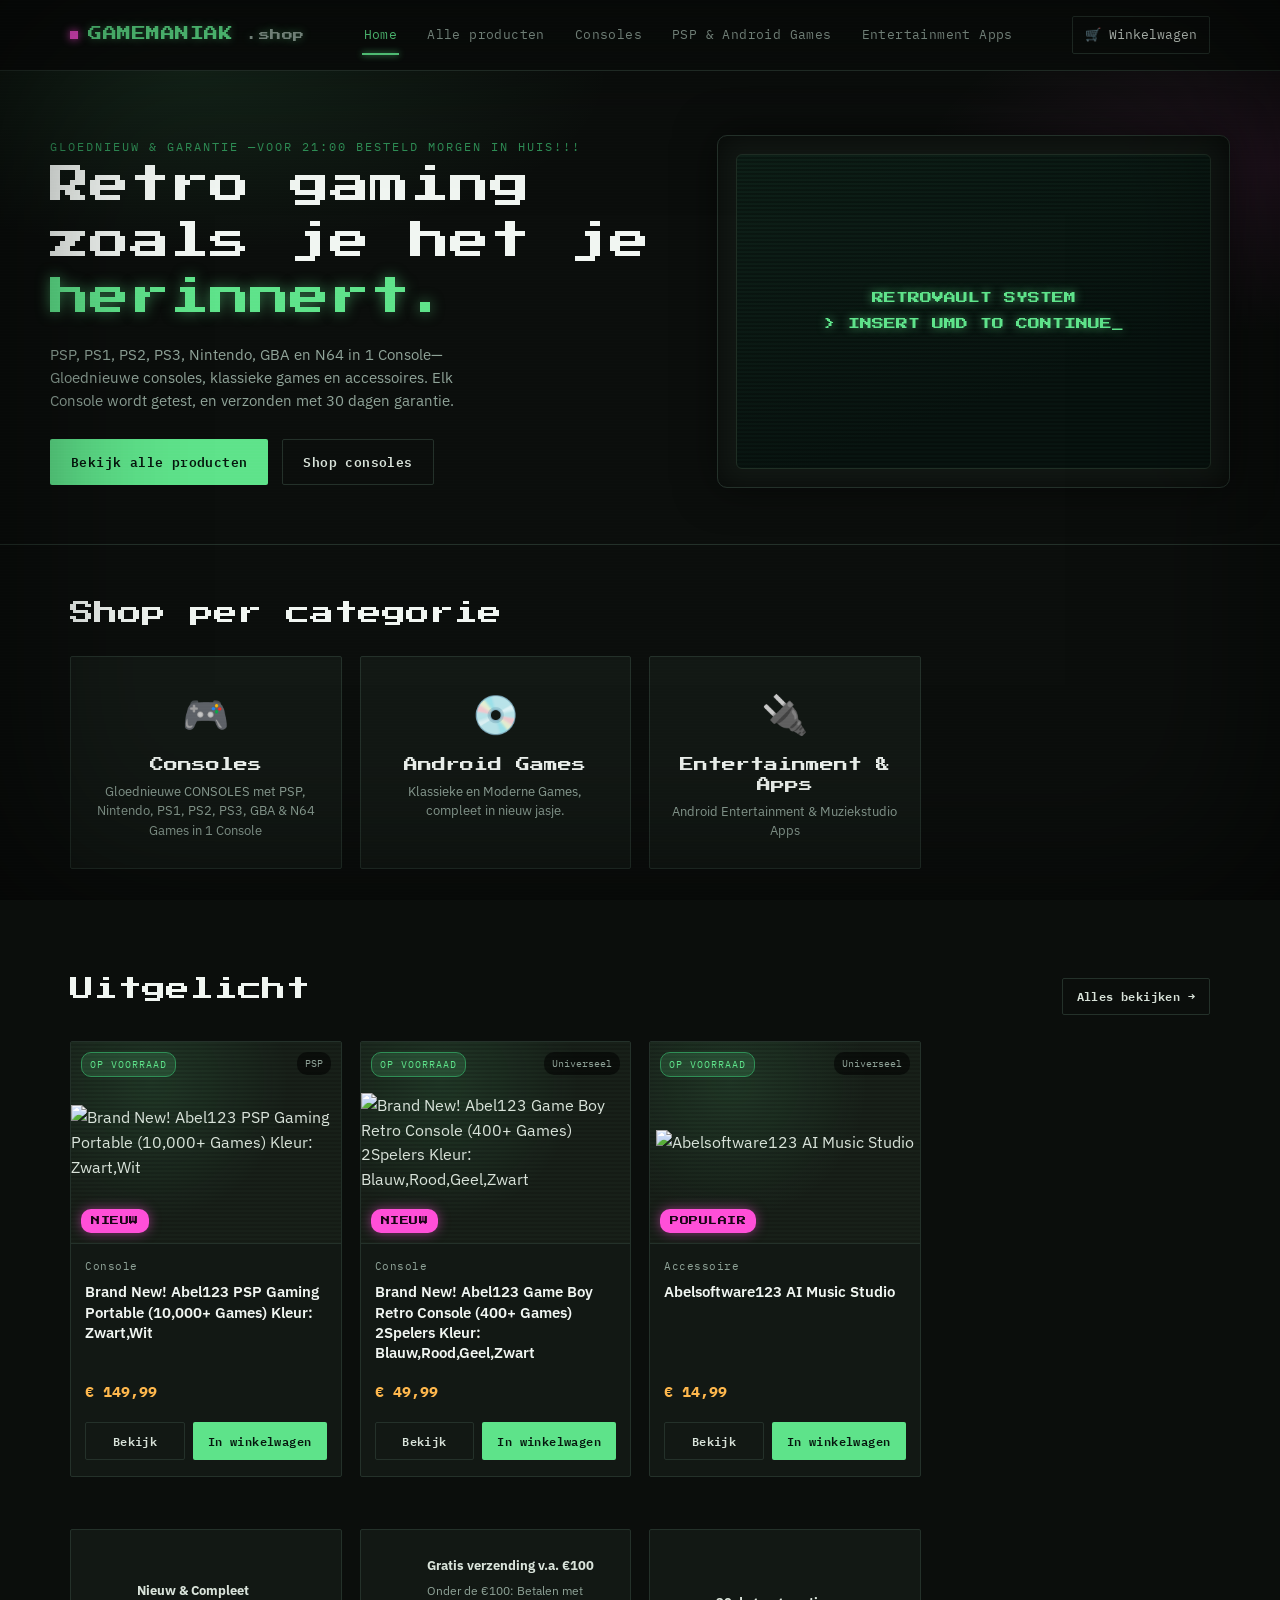
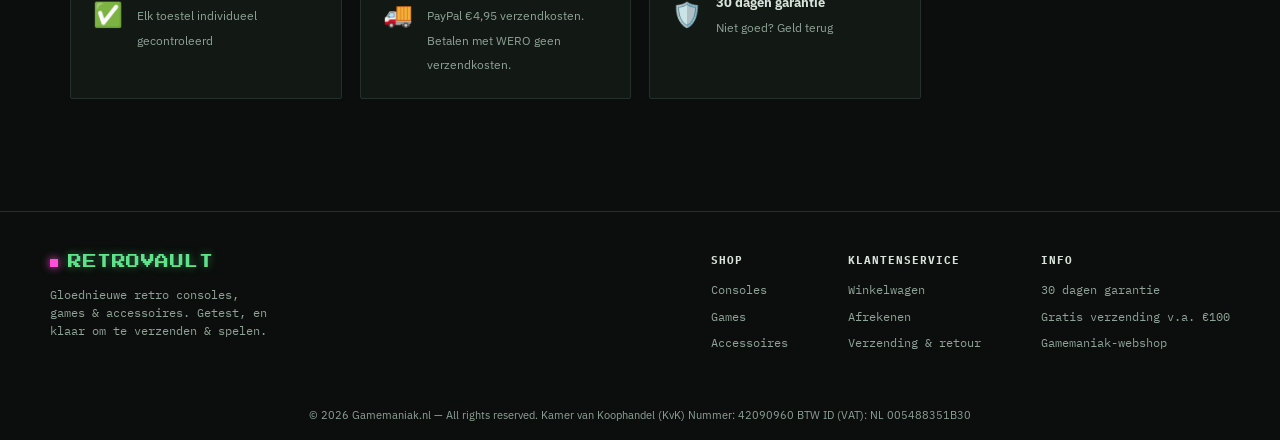
==== commit 6f3ea817: "Update index.html" ====
--- a/index.html
+++ b/index.html
@@ -71,7 +71,7 @@
     </div>
     <div class="card" style="padding:22px; flex-direction:row; align-items:center; gap:14px;">
       <span style="font-size:24px;">🚚</span>
-      <div><strong style="font-size:13px;">Gratis verzending v.a. €100</strong><br><span style="font-size:12px; color:var(--paper-dim);">Betalen met PayPal €4,95 verzendkosten. Betalen met  WERO geen verzendkosten.</span></div>
+      <div><strong style="font-size:13px;">Gratis verzending v.a. €100</strong><br><span style="font-size:12px; color:var(--paper-dim);">Onder de €100: Betalen met PayPal €4,95 verzendkosten. Betalen met  WERO geen verzendkosten.</span></div>
     </div>
     <div class="card" style="padding:22px; flex-direction:row; align-items:center; gap:14px;">
       <span style="font-size:24px;">🛡️</span>
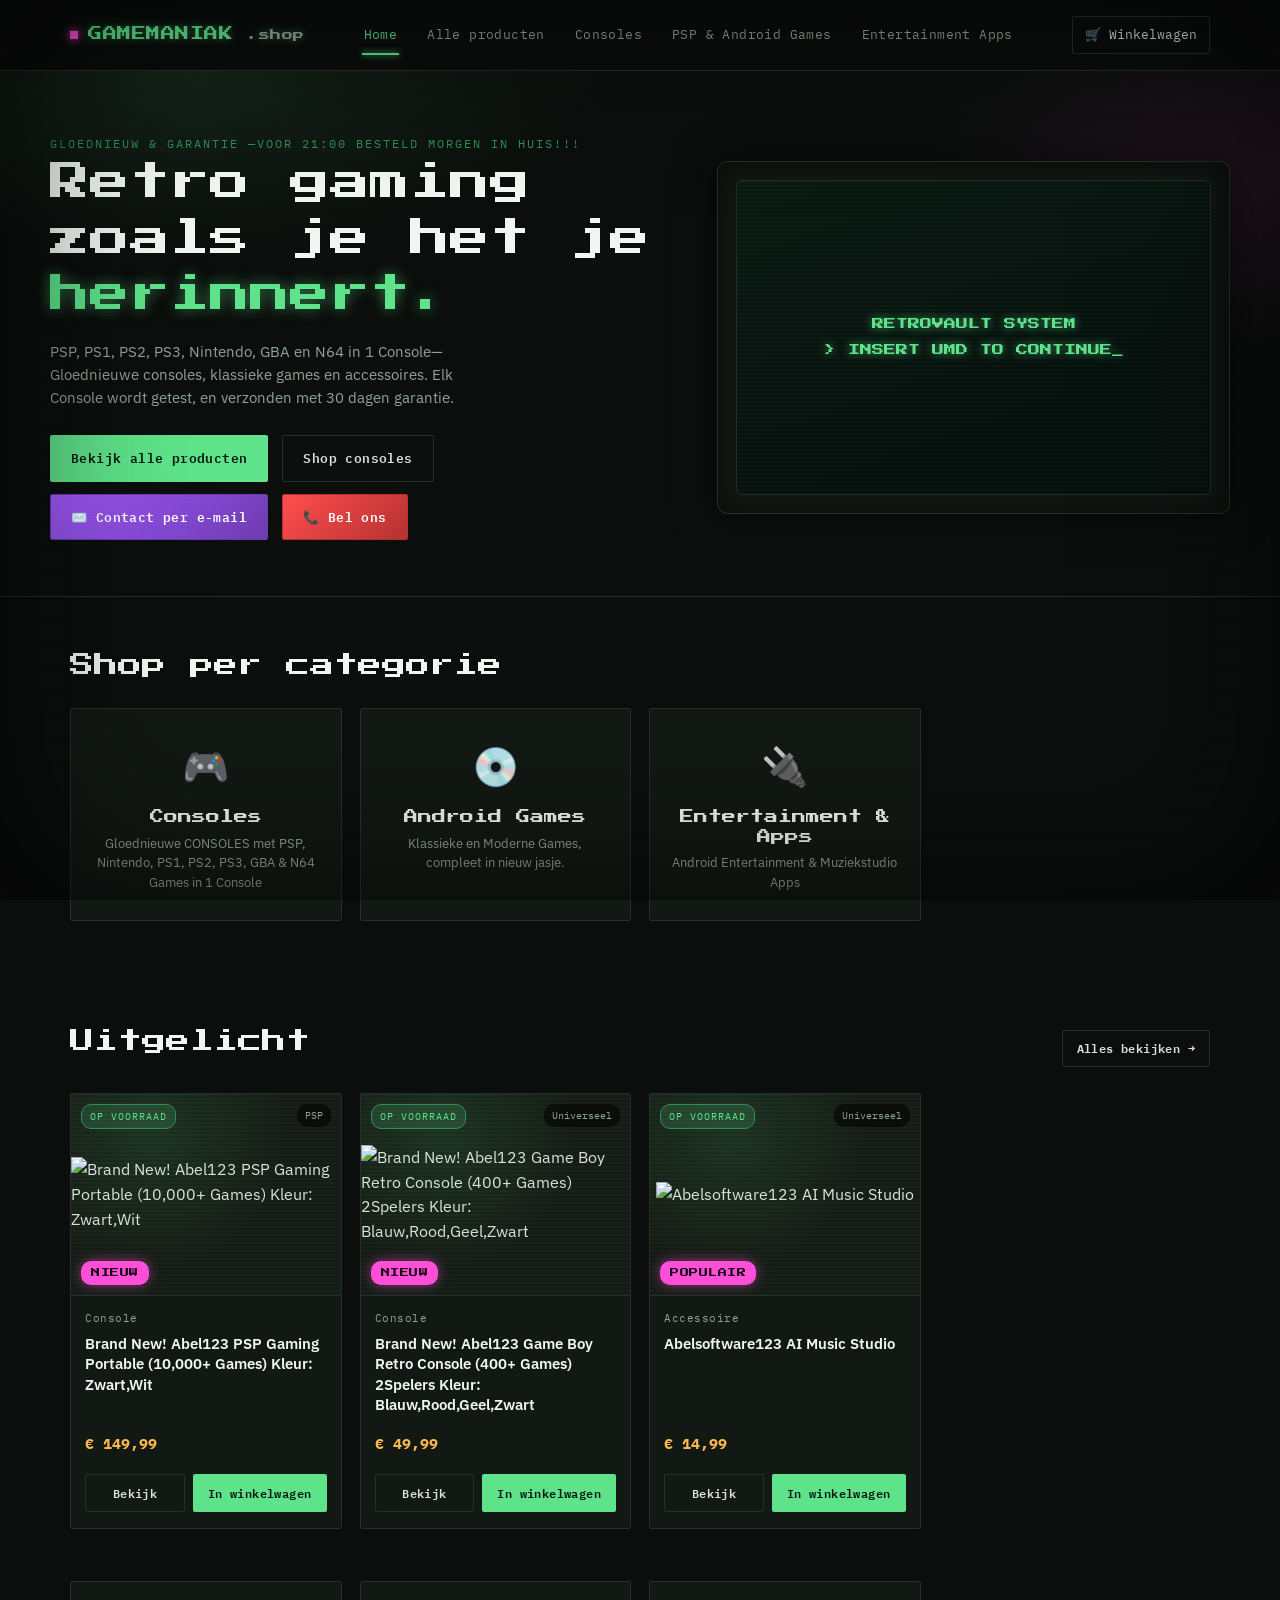
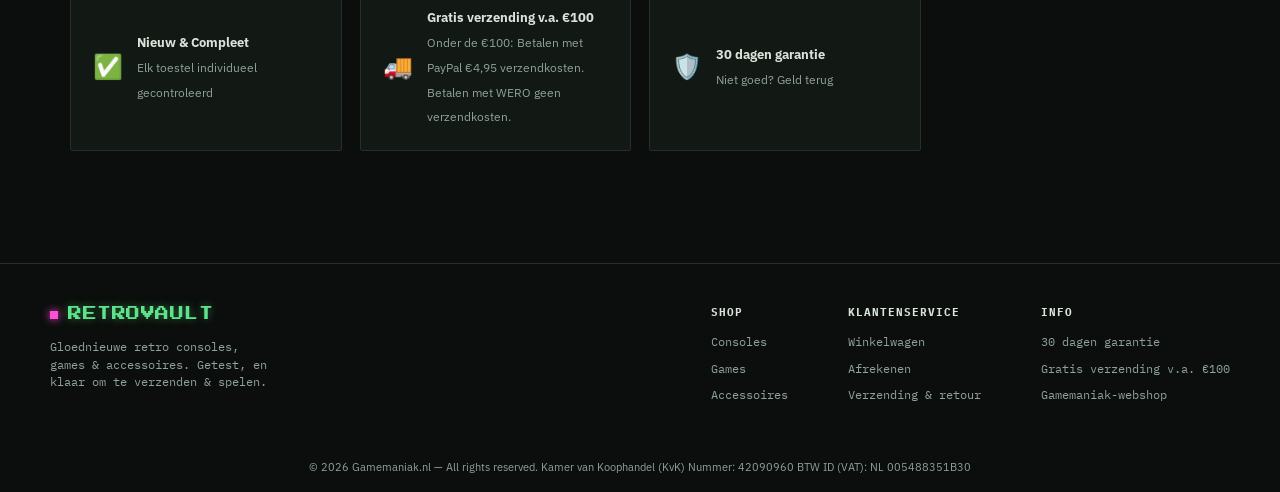
==== commit 6e8e39ae: "Add files via upload" ====
--- a/index.html
+++ b/index.html
@@ -19,6 +19,10 @@
       <div class="hero-cta">
         <a href="producten.html" class="btn btn-primary">Bekijk alle producten</a>
         <a href="producten.html?cat=console" class="btn btn-outline">Shop consoles</a>
+      </div>
+      <div class="hero-cta" style="margin-top:12px;">
+        <a href="mailto:abelsoftware123@hotmail.com" class="btn btn-contact">✉️ Contact per e-mail</a>
+        <a href="tel:+31610667625" class="btn btn-call">📞 Bel ons</a>
       </div>
     </div>
     <div class="crt-frame">
@@ -94,7 +98,7 @@
 </script>
 
 <div class="footer-note" style="text-align:center; padding:16px; font-size:11px; color:var(--paper-dim);">
-  &copy; 2026 Gamemaniak.nl — All rights reserved. Kamer van Koophandel (KvK) Nummer: 42090960 ​BTW ID (VAT): NL 005488351B30
+  &copy; 2026 Gamemaniak.nl — All rights reserved. Kamer van Koophandel (KvK) Nummer: 42090960 BTW ID (VAT): NL 005488351B30
 </div>
 </body>
 </html>
--- a/style.css
+++ b/style.css
@@ -33,6 +33,12 @@
   --font-display: "Press Start 2P", monospace;
   --font-body: "IBM Plex Sans", system-ui, sans-serif;
   --font-mono: "IBM Plex Mono", monospace;
+
+  /* Contact / call button accents */
+  --contact-red: #ff4d4d;
+  --contact-red-dim: #b53131;
+  --contact-purple: #a259ff;
+  --contact-purple-dim: #6d3bb0;
 }
 
 *{ box-sizing: border-box; }
@@ -255,6 +261,26 @@
 .btn-block{ width: 100%; }
 .btn-sm{ padding: 8px 14px; font-size: 12px; }
 
+/* ---------- Contact / Call buttons ---------- */
+.btn-contact{
+  background: linear-gradient(135deg, var(--contact-purple), var(--contact-purple-dim));
+  color: #fff;
+  border-color: var(--contact-purple-dim);
+}
+.btn-contact:hover{
+  box-shadow: 0 0 20px rgba(162,89,255,0.55);
+  border-color: var(--contact-purple);
+}
+.btn-call{
+  background: linear-gradient(135deg, var(--contact-red), var(--contact-red-dim));
+  color: #fff;
+  border-color: var(--contact-red-dim);
+}
+.btn-call:hover{
+  box-shadow: 0 0 20px rgba(255,77,77,0.55);
+  border-color: var(--contact-red);
+}
+
 /* ---------- Hero ---------- */
 .hero{
   position: relative;
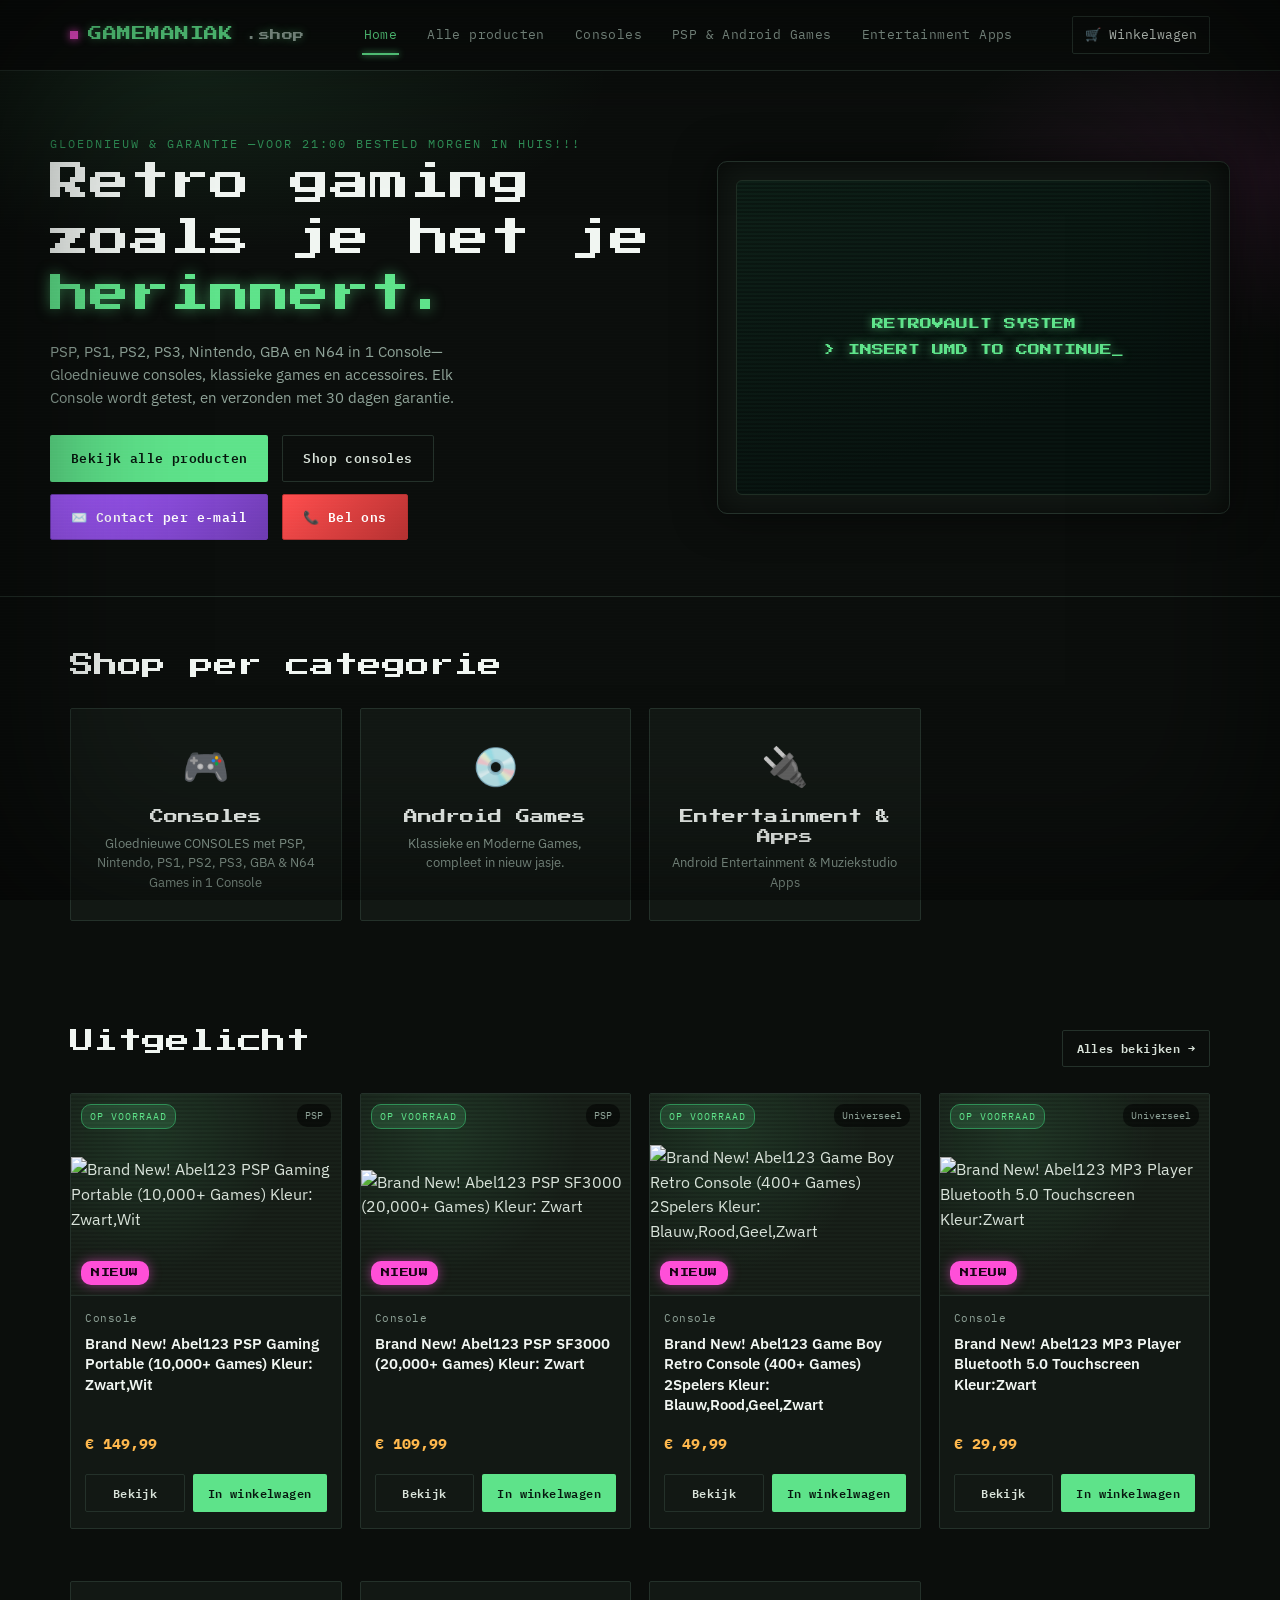
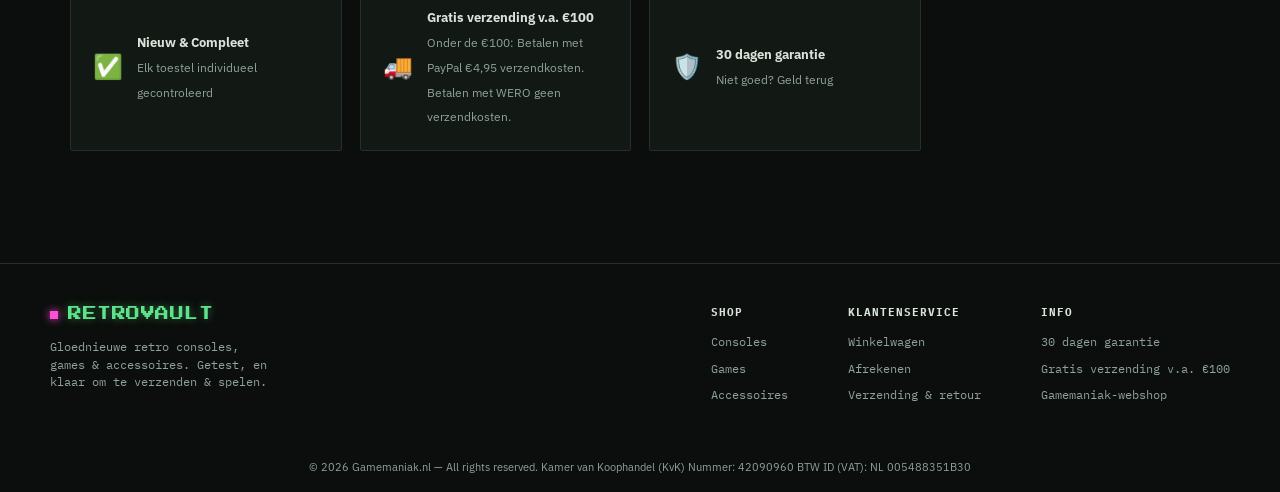
==== commit d9023c8a: "Update page title for improved clarity" ====
--- a/index.html
+++ b/index.html
@@ -3,7 +3,7 @@
 <head>
 <meta charset="UTF-8">
 <meta name="viewport" content="width=device-width, initial-scale=1.0">
-<title>Gamemaniak — PSP & RETRO Consoles, PSP & Android GAMES &amp; Entertainment Apps</title>
+<title>Gamemaniak — PSP & RETRO Consoles, GameBoy & Android GAMES &amp; MP3 PLayer & Entertainment</title>
 <link rel="stylesheet" href="style.css">
 </head>
 <body data-active="home">
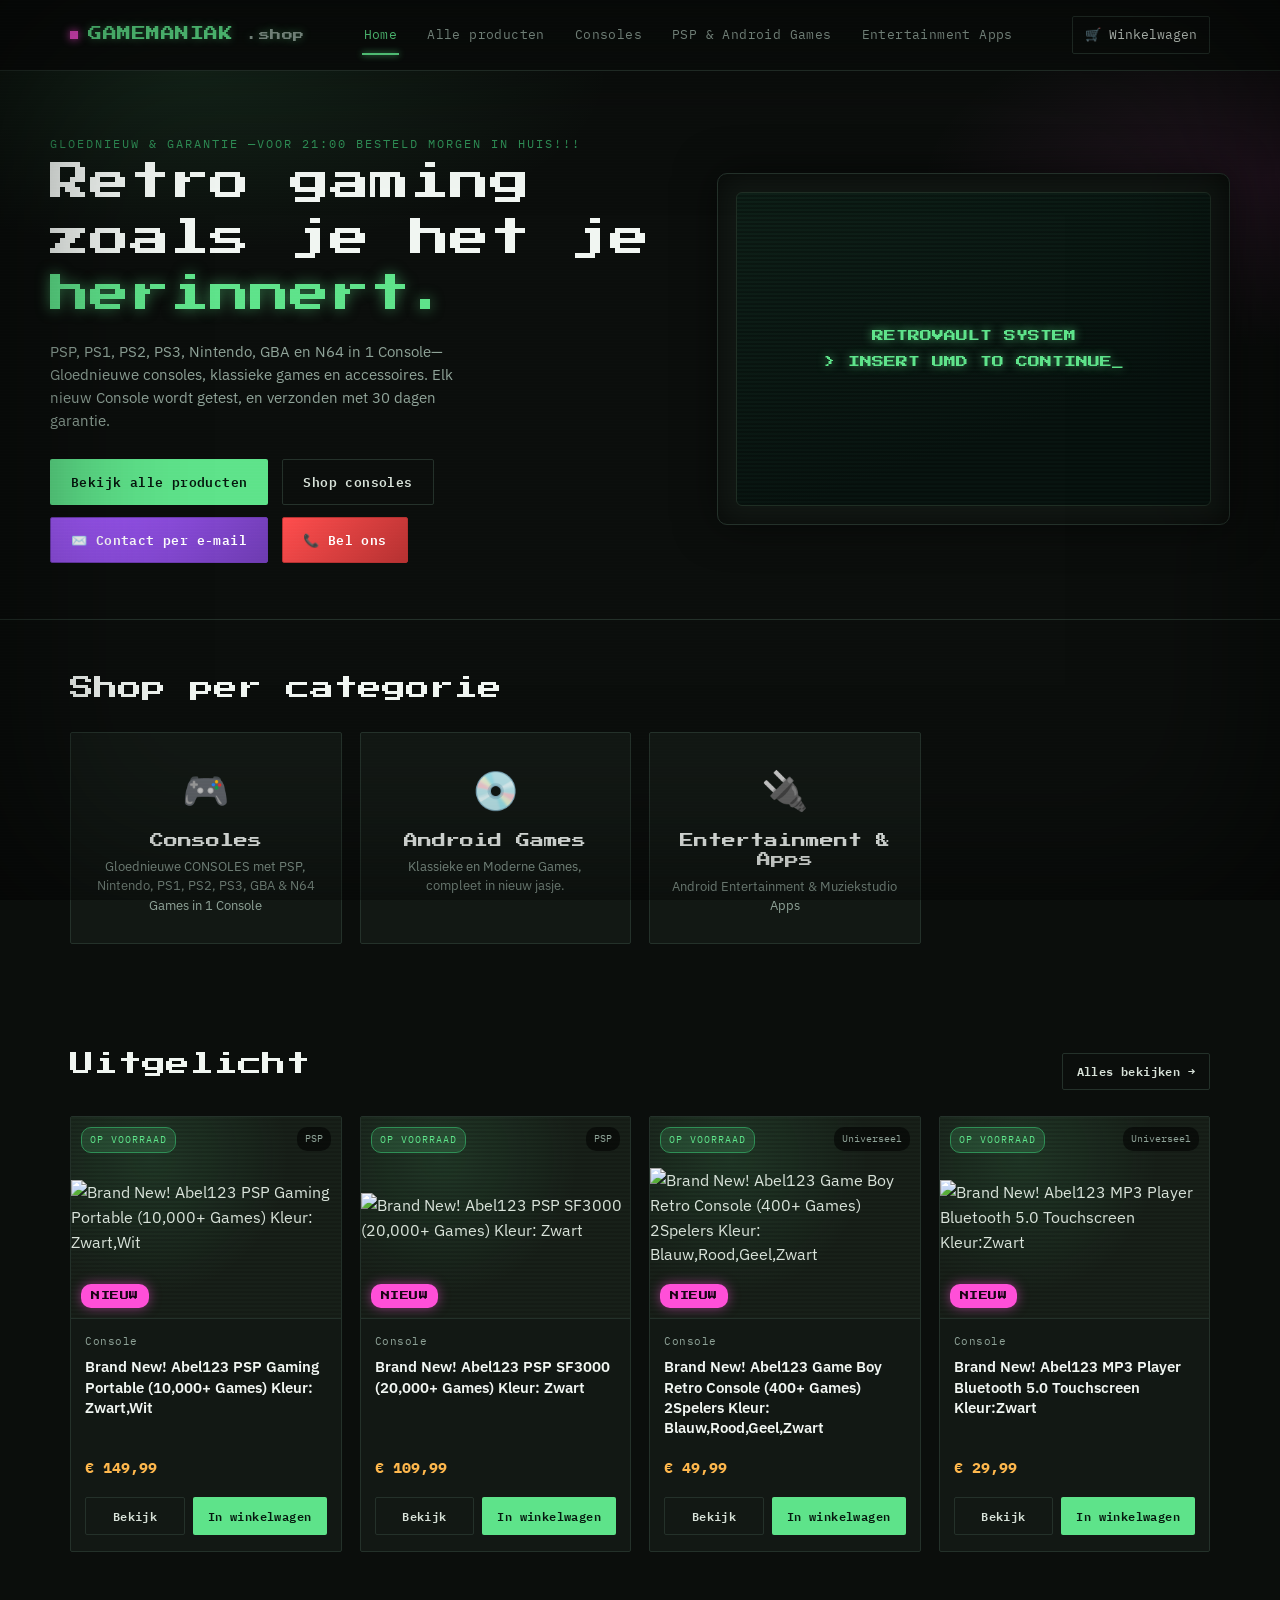
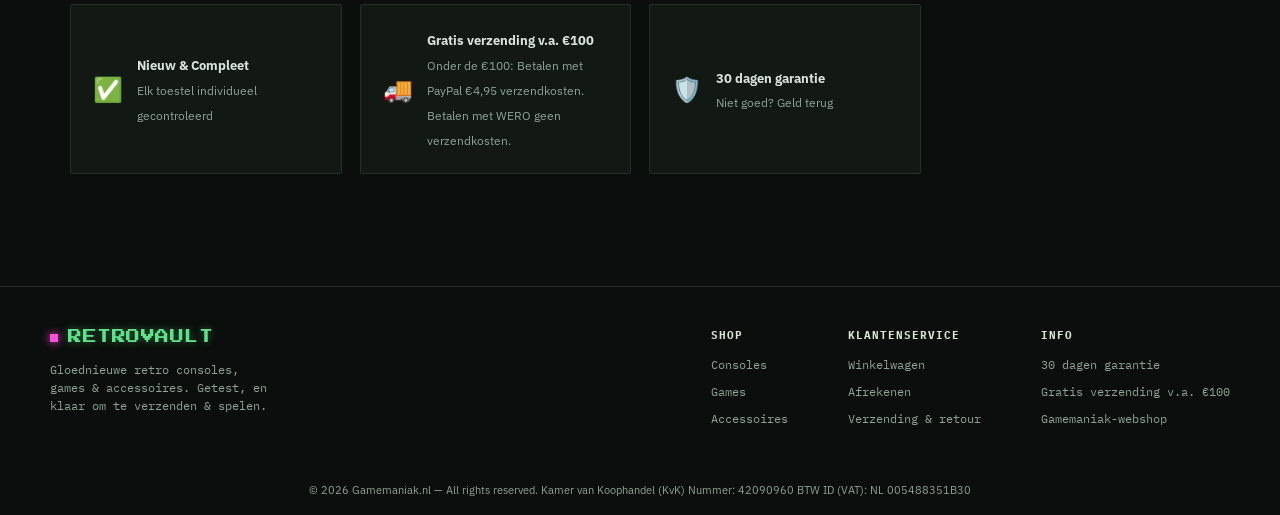
==== commit 04f38074: "Update product description for clarity" ====
--- a/index.html
+++ b/index.html
@@ -15,7 +15,7 @@
     <div>
       <div class="eyebrow">Gloednieuw &amp; Garantie &mdash;VOOR 21:00 BESTELD MORGEN IN HUIS!!!</div>
       <h1>Retro gaming zoals je het je <span class="accent">herinnert.</span></h1>
-      <p>PSP, PS1, PS2, PS3, Nintendo, GBA en N64 in 1 Console— Gloednieuwe consoles, klassieke games en accessoires. Elk Console wordt getest, en verzonden met 30 dagen garantie.</p>
+      <p>PSP, PS1, PS2, PS3, Nintendo, GBA en N64 in 1 Console— Gloednieuwe consoles, klassieke games en accessoires. Elk nieuw Console wordt getest, en verzonden met 30 dagen garantie.</p>
       <div class="hero-cta">
         <a href="producten.html" class="btn btn-primary">Bekijk alle producten</a>
         <a href="producten.html?cat=console" class="btn btn-outline">Shop consoles</a>
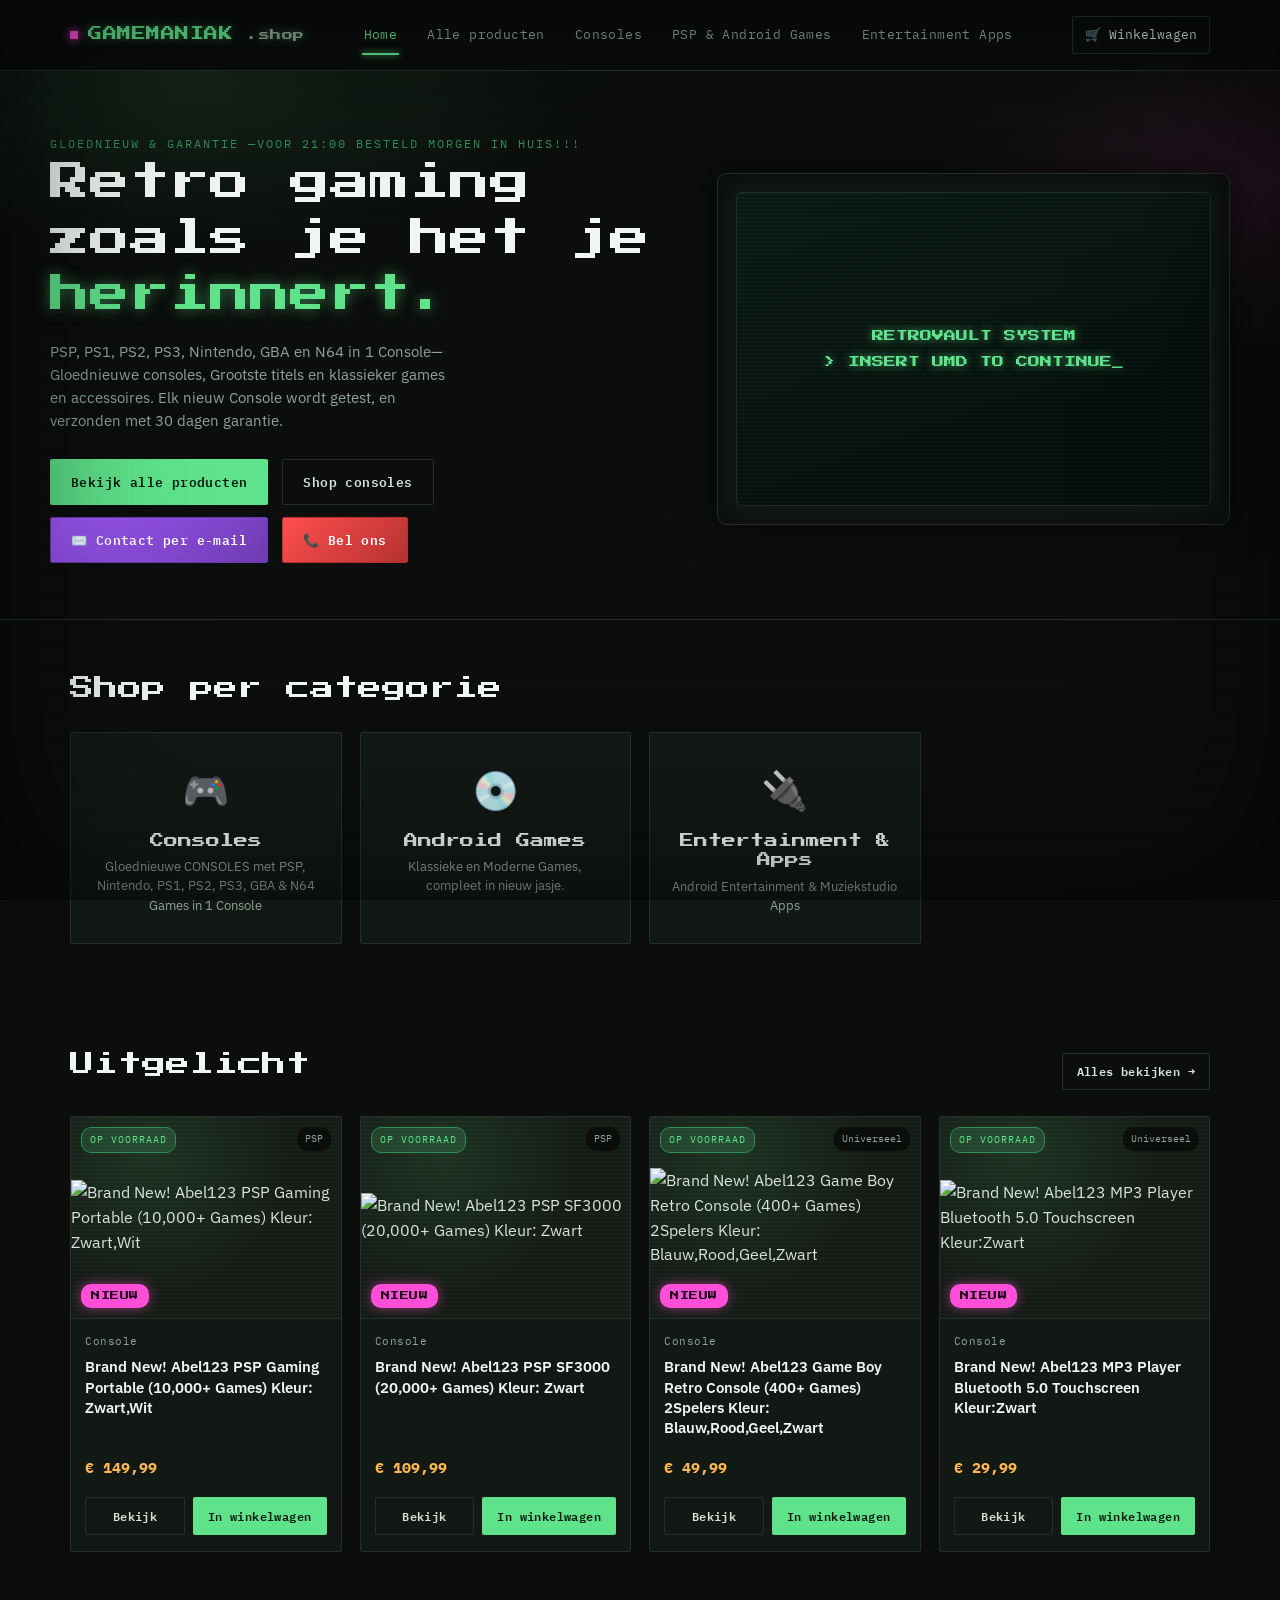
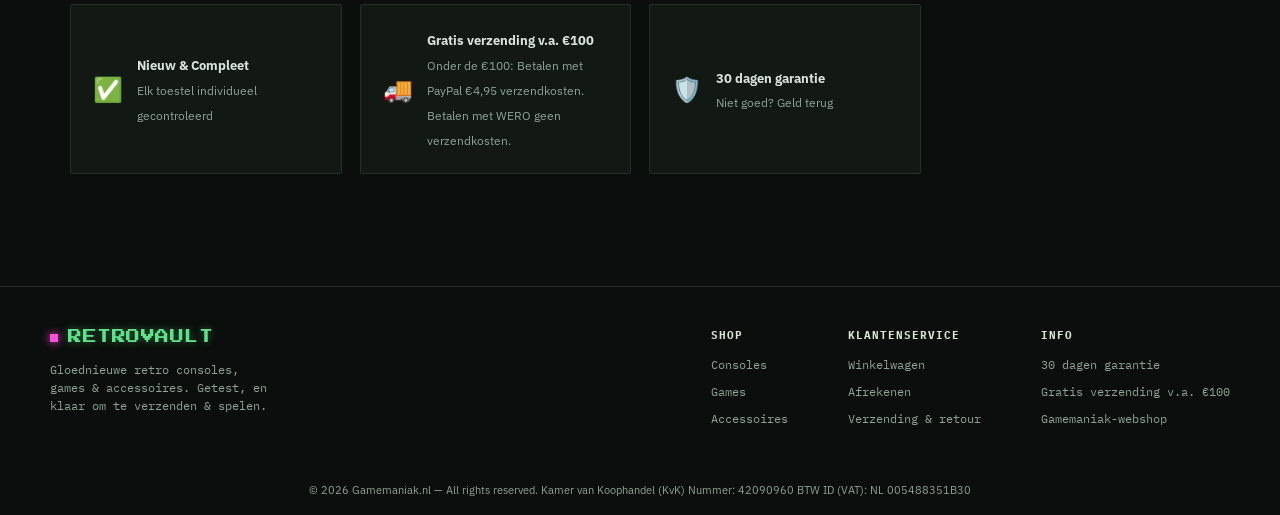
==== commit a6d726fd: "Revise product description in index.html Updated product description to include 'Grootste titels' an" ====
--- a/index.html
+++ b/index.html
@@ -15,7 +15,7 @@
     <div>
       <div class="eyebrow">Gloednieuw &amp; Garantie &mdash;VOOR 21:00 BESTELD MORGEN IN HUIS!!!</div>
       <h1>Retro gaming zoals je het je <span class="accent">herinnert.</span></h1>
-      <p>PSP, PS1, PS2, PS3, Nintendo, GBA en N64 in 1 Console— Gloednieuwe consoles, klassieke games en accessoires. Elk nieuw Console wordt getest, en verzonden met 30 dagen garantie.</p>
+      <p>PSP, PS1, PS2, PS3, Nintendo, GBA en N64 in 1 Console— Gloednieuwe consoles, Grootste titels en klassieker games en accessoires. Elk nieuw Console wordt getest, en verzonden met 30 dagen garantie.</p>
       <div class="hero-cta">
         <a href="producten.html" class="btn btn-primary">Bekijk alle producten</a>
         <a href="producten.html?cat=console" class="btn btn-outline">Shop consoles</a>
